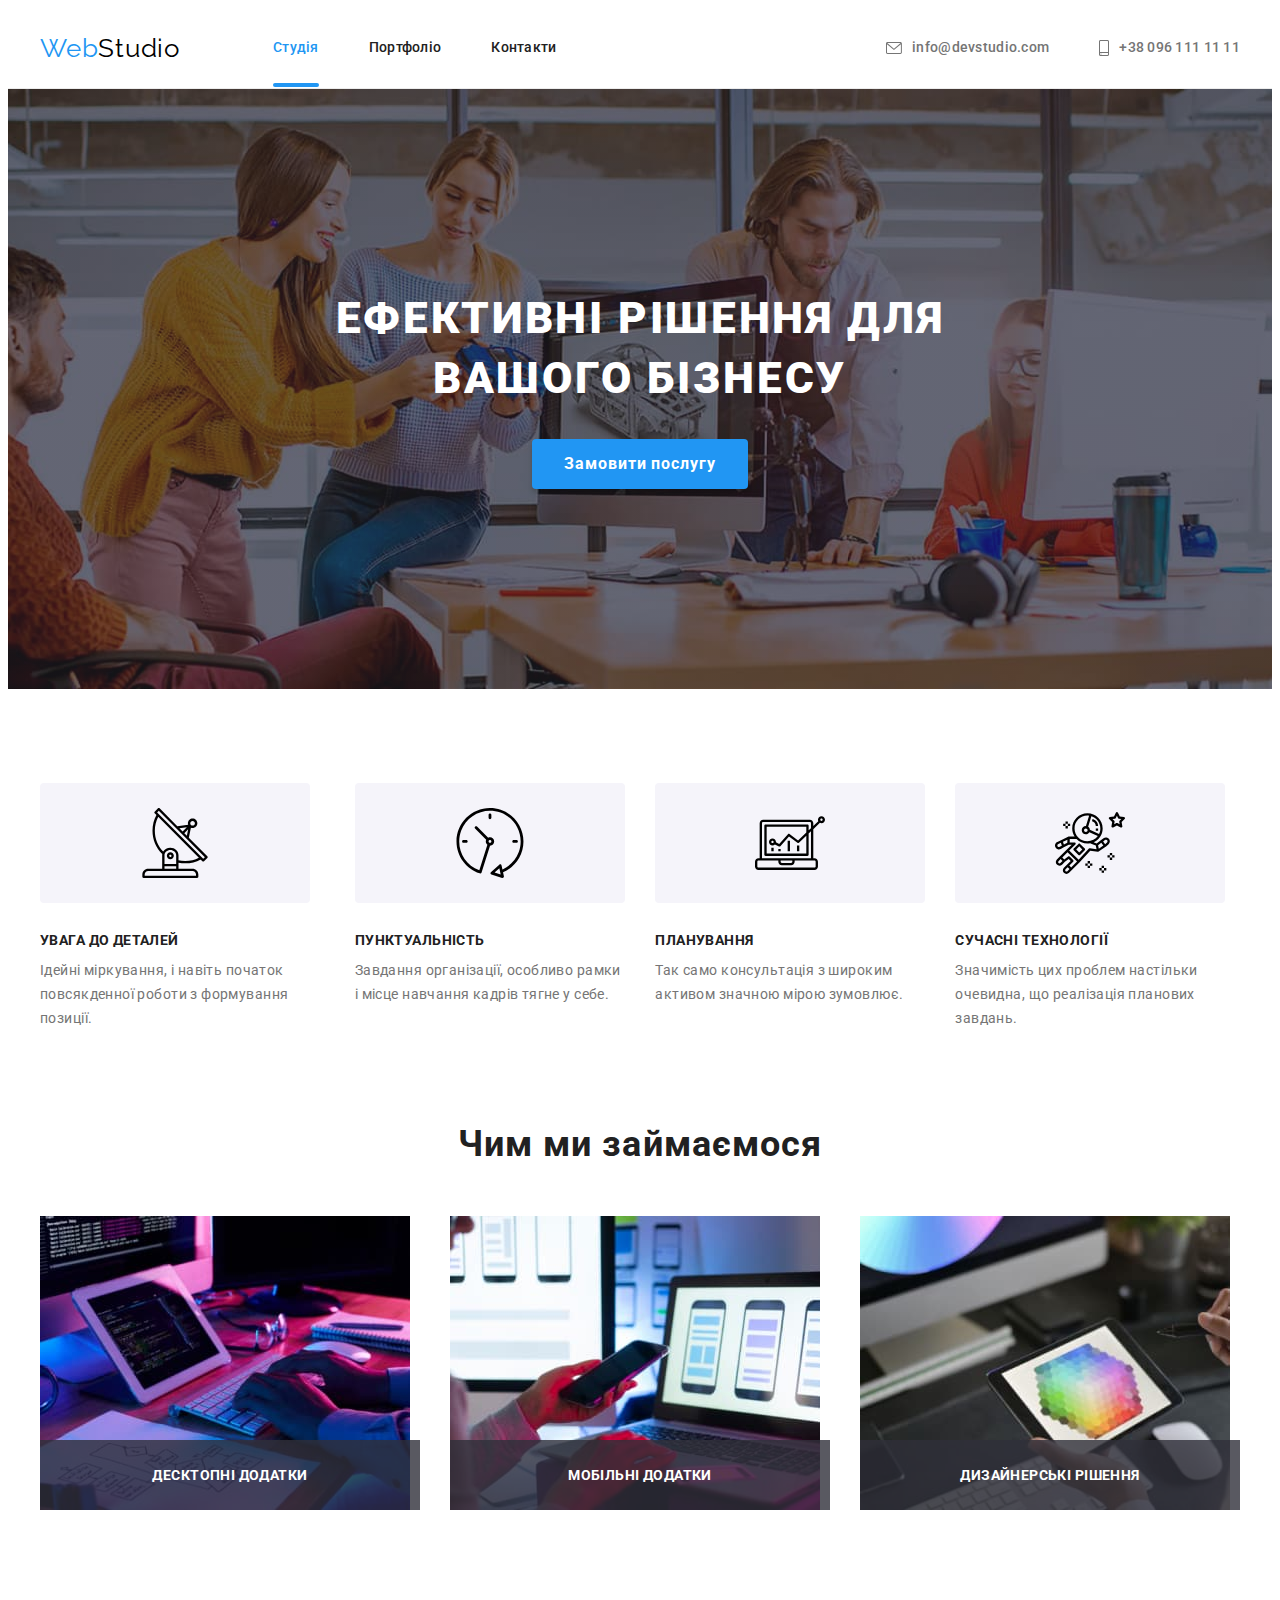
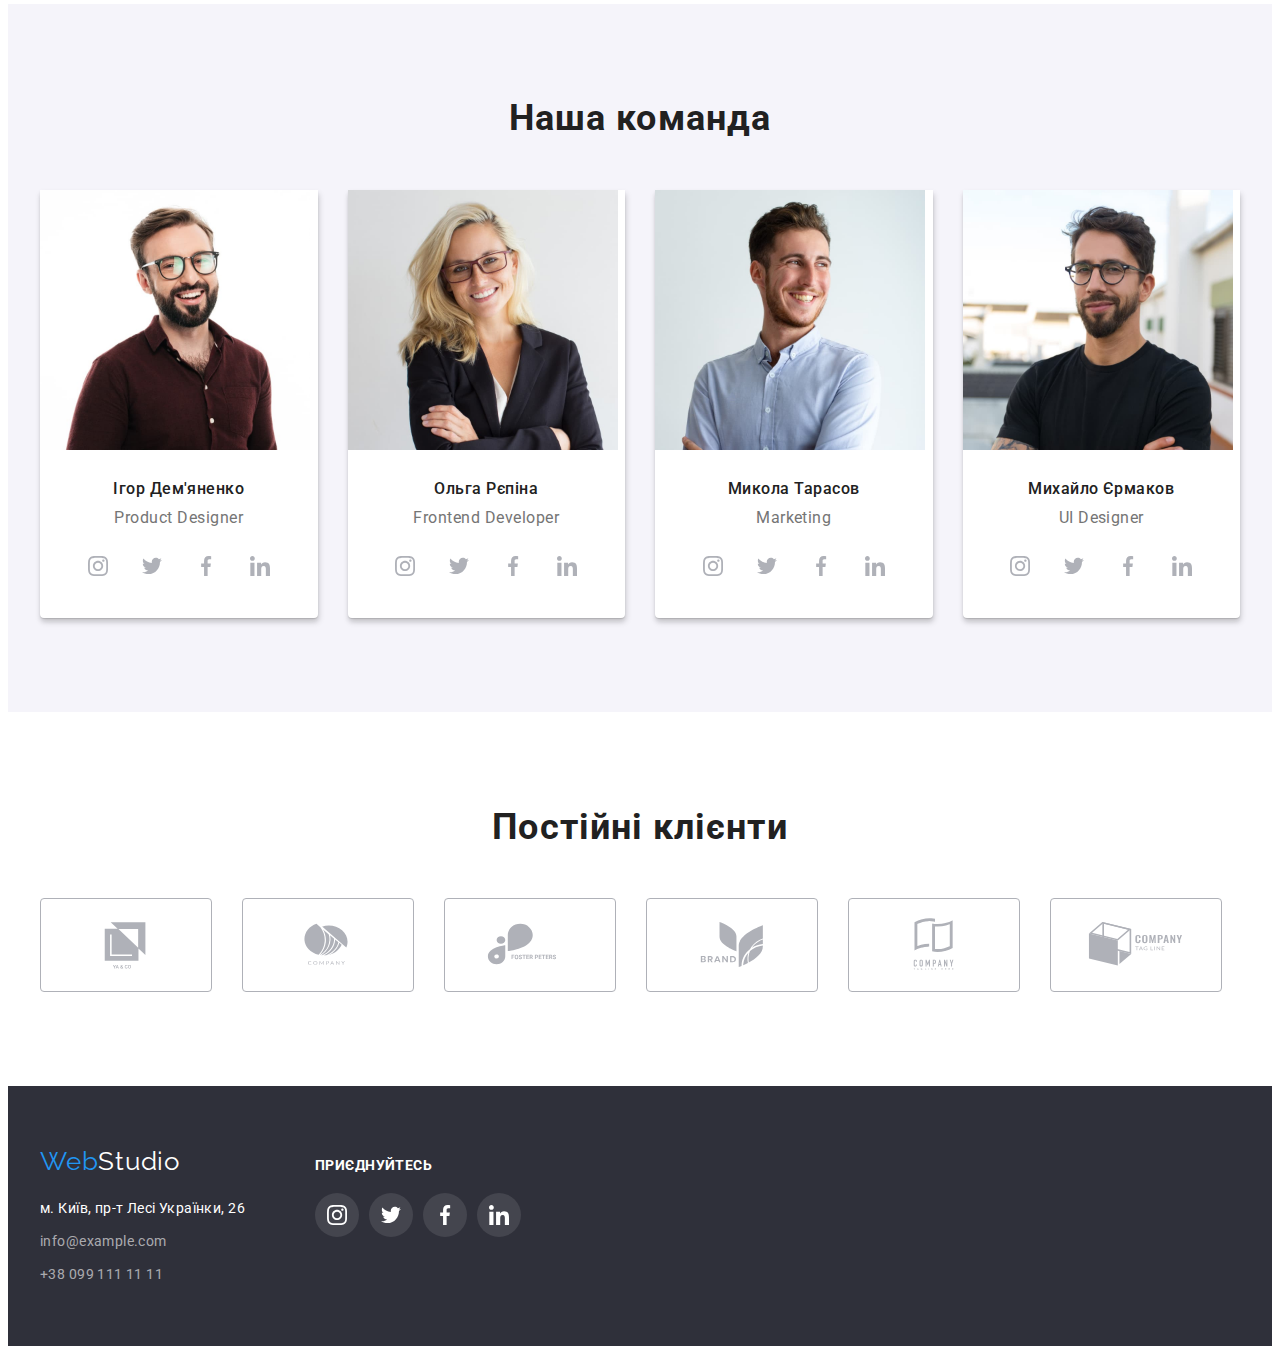
==== index.html @ 1701eb70 "add files to hw6" ====
<!DOCTYPE html>
<html lang="uk">
  <head>
    <meta charset="UTF-8" />
    <meta http-equiv="X-UA-Compatible" content="IE=edge" />
    <meta name="viewport" content="width=device-width, initial-scale=1.0" />
    <title>WebStudio</title>
    <link rel="preconnect" href="https://fonts.googleapis.com" />
    <link rel="preconnect" href="https://fonts.gstatic.com" crossorigin />
    <link
      href="https://fonts.googleapis.com/css2?family=Raleway:wght@700&family=Roboto:wght@400;500;700;900&display=swap"
      rel="stylesheet"
    />
    <link
      rel="stylesheet"
      href="https://cdnjs.cloudflare.com/ajax/libs/modern-normalize/1.1.0/modern-normalize.min.css"
      integrity="sha512-wpPYUAdjBVSE4KJnH1VR1HeZfpl1ub8YT/NKx4PuQ5NmX2tKuGu6U/JRp5y+Y8XG2tV+wKQpNHVUX03MfMFn9Q=="
      crossorigin="anonymous"
      referrerpolicy="no-referrer"
    />
    <link rel="stylesheet" href="./css/styles.css" />
  </head>
  <body>
    <header class="header">
      <div class="container header-container">
        <nav class="header-nav">
          <a class="logo-link link" href="">
            <span class="web">Web</span><span class="studio">Studio</span></a
          >
          <ul class="header-list list">
            <li class="header-item"><a class="header-link link current" href="">Студія</a></li>
            <li class="header-item">
              <a class="header-link link" href="./portfolio.html">Портфоліо</a>
            </li>
            <li class="header-item"><a class="header-link link" href="">Контакти</a></li>
          </ul>
        </nav>
        <ul class="header-list-contact list">
          <li class="header-item">
            <a class="header-contact link" href="mailto:info@devstudio.com">
              <svg class="contact-icon" width="16" height="12">
                <use href="./img/icons.svg#icon-envelope"></use>
              </svg>
              info@devstudio.com</a
            >
          </li>
          <li class="header-item">
            <a class="header-contact link" href="tel:+380961111111">
              <svg class="contact-icon" width="10" height="16">
                <use href="./img/icons.svg#icon-smartphone"></use></svg
              >+38 096 111 11 11</a
            >
          </li>
        </ul>
      </div>
    </header>
    <main>
      <section class="hero go">
        <div class="container">
          <h1 class="hero-title">Ефективні рішення для вашого бізнесу</h1>
          <button class="hero-btn" type="button" data-modal-open>Замовити послугу</button>
        </div>
      </section>

      <section class="adventage section">
        <h2 class="visually-hidden">Наші переваги</h2>
        <div class="container">
          <ul class="adventage-list list">
            <li class="adventage-item adventage-antena">
              <div class="advantage-icon-block">
                <svg class="adventage-icon" width="70" height="70">
                  <use href="./img/icons.svg#icon-antenna"></use>
                </svg>
              </div>
              <h3 class="adventage-title">Увага до деталей</h3>
              <p class="adventage-text">
                Ідейні міркування, і навіть початок повсякденної роботи з формування позиції.
              </p>
            </li>
            <li class="adventage-item adventage-cklok">
              <div class="advantage-icon-block">
                <svg class="adventage-icon" width="70" height="70">
                  <use href="./img/icons.svg#icon-clock"></use>
                </svg>
              </div>
              <h3 class="adventage-title">Пунктуальність</h3>
              <p class="adventage-text">
                Завдання організації, особливо рамки і місце навчання кадрів тягне у себе.
              </p>
            </li>
            <li class="adventage-item adventage-diagram">
              <div class="advantage-icon-block">
                <svg class="adventage-icon" width="70" height="70">
                  <use href="./img/icons.svg#icon-diagram"></use>
                </svg>
              </div>
              <h3 class="adventage-title">Планування</h3>
              <p class="adventage-text">
                Так само консультація з широким активом значною мірою зумовлює.
              </p>
            </li>
            <li class="adventage-item adventage-astro">
              <div class="advantage-icon-block">
                <svg class="adventage-icon" width="70" height="70">
                  <use href="./img/icons.svg#icon-astronaut"></use>
                </svg>
              </div>
              <h3 class="adventage-title">Сучасні технології</h3>
              <p class="adventage-text">
                Значимість цих проблем настільки очевидна, що реалізація планових завдань.
              </p>
            </li>
          </ul>
        </div>
      </section>
      <section class="activity section">
        <div class="container">
          <h2 class="activity-title">Чим ми займаємося</h2>
          <ul class="activity-list list">
            <li class="activity-item">
              <img src="./img/box1.jpg" width="370" height="294" alt="Верстка сайтів" />
              <div class="activity-position">
                <h3 class="activity-after-title">Десктопні додатки</h3>
              </div>
            </li>
            <li class="activity-item">
              <img src="./img/box2.jpg" width="370" height="294" alt="Додатки" />
              <div class="activity-position">
                <h3 class="activity-after-title">Мобільні додатки</h3>
              </div>
            </li>
            <li class="activity-item">
              <img src="./img/box3.jpg" width="370" height="294" alt="Дизайн" />
              <div class="activity-position">
                <h3 class="activity-after-title">Дизайнерські рішення</h3>
              </div>
            </li>
          </ul>
        </div>
      </section>
      <section class="team section">
        <div class="container">
          <h2 class="team-title">Наша команда</h2>
          <ul class="team-list list">
            <li class="team-item">
              <img src="./img/igor.jpg" width="270" height="260" alt="Ігор Демяненко" />
              <div class="team-content">
                <h3 class="team-after-title">Ігор Дем'яненко</h3>
                <p class="team-text">Product Designer</p>
                <ul class="team-soc list">
                  <li class="team-soc-item">
                    <a class="team-soc-link link" href="">
                      <svg class="team-soc-icon" width="20" height="20">
                        <use href="./img/icons.svg#icon-instagram"></use>
                      </svg>
                    </a>
                  </li>
                  <li class="team-soc-item">
                    <a class="team-soc-link link" href="">
                      <svg class="team-soc-icon" width="20" height="20">
                        <use href="./img/icons.svg#icon-twitter"></use>
                      </svg>
                    </a>
                  </li>
                  <li class="team-soc-item">
                    <a class="team-soc-link link" href="">
                      <svg class="team-soc-icon" width="20" height="20">
                        <use href="./img/icons.svg#icon-facebook"></use>
                      </svg>
                    </a>
                  </li>
                  <li class="team-soc-item">
                    <a class="team-soc-link link" href="">
                      <svg class="team-soc-icon" width="20" height="20">
                        <use href="./img/icons.svg#icon-linkedin"></use>
                      </svg>
                    </a>
                  </li>
                </ul>
              </div>
            </li>
            <li class="team-item">
              <img src="./img/olga.jpg" width="270" height="260" alt="Ольга Репіна" />
              <div class="team-content">
                <h3 class="team-after-title">Ольга Рєпіна</h3>
                <p class="team-text">Frontend Developer</p>
                <ul class="team-soc list">
                  <li class="team-soc-item">
                    <a class="team-soc-link link" href="">
                      <svg class="team-soc-icon" width="20" height="20">
                        <use href="./img/icons.svg#icon-instagram"></use>
                      </svg>
                    </a>
                  </li>
                  <li class="team-soc-item">
                    <a class="team-soc-link link" href="">
                      <svg class="team-soc-icon" width="20" height="20">
                        <use href="./img/icons.svg#icon-twitter"></use>
                      </svg>
                    </a>
                  </li>
                  <li class="team-soc-item">
                    <a class="team-soc-link link" href="">
                      <svg class="team-soc-icon" width="20" height="20">
                        <use href="./img/icons.svg#icon-facebook"></use>
                      </svg>
                    </a>
                  </li>
                  <li class="team-soc-item">
                    <a class="team-soc-link link" href="">
                      <svg class="team-soc-icon" width="20" height="20">
                        <use href="./img/icons.svg#icon-linkedin"></use>
                      </svg>
                    </a>
                  </li>
                </ul>
              </div>
            </li>
            <li class="team-item">
              <img src="./img/mykola.jpg" width="270" height="260" alt="Микола Тарасов" />
              <div class="team-content">
                <h3 class="team-after-title">Микола Тарасов</h3>
                <p class="team-text">Marketing</p>
                <ul class="team-soc list">
                  <li class="team-soc-item">
                    <a class="team-soc-link link" href="">
                      <svg class="team-soc-icon" width="20" height="20">
                        <use href="./img/icons.svg#icon-instagram"></use>
                      </svg>
                    </a>
                  </li>
                  <li class="team-soc-item">
                    <a class="team-soc-link link" href="">
                      <svg class="team-soc-icon" width="20" height="20">
                        <use href="./img/icons.svg#icon-twitter"></use>
                      </svg>
                    </a>
                  </li>
                  <li class="team-soc-item">
                    <a class="team-soc-link link" href="">
                      <svg class="team-soc-icon" width="20" height="20">
                        <use href="./img/icons.svg#icon-facebook"></use>
                      </svg>
                    </a>
                  </li>
                  <li class="team-soc-item">
                    <a class="team-soc-link link" href="">
                      <svg class="team-csococ-icon" width="20" height="20">
                        <use href="./img/icons.svg#icon-linkedin"></use>
                      </svg>
                    </a>
                  </li>
                </ul>
              </div>
            </li>
            <li class="team-item">
              <img src="./img/myhailo.jpg" width="270" height="260" alt="Михайло Єрмаков" />
              <div class="team-content">
                <h3 class="team-after-title">Михайло Єрмаков</h3>
                <p class="team-text">UI Designer</p>
                <ul class="team-soc list">
                  <li class="team-soc-item">
                    <a class="team-soc-link link" href="">
                      <svg class="team-soc-icon" width="20" height="20">
                        <use href="./img/icons.svg#icon-instagram"></use>
                      </svg>
                    </a>
                  </li>
                  <li class="team-soc-item">
                    <a class="team-soc-link link" href="">
                      <svg class="team-soc-icon" width="20" height="20">
                        <use href="./img/icons.svg#icon-twitter"></use>
                      </svg>
                    </a>
                  </li>
                  <li class="team-soc-item">
                    <a class="team-soc-link link" href="">
                      <svg class="team-soc-icon" width="20" height="20">
                        <use href="./img/icons.svg#icon-facebook"></use>
                      </svg>
                    </a>
                  </li>
                  <li class="team-soc-item">
                    <a class="team-soc-link link" href="">
                      <svg class="team-soc-icon" width="20" height="20">
                        <use href="./img/icons.svg#icon-linkedin"></use>
                      </svg>
                    </a>
                  </li>
                </ul>
              </div>
            </li>
          </ul>
        </div>
      </section>
      <section class="clients section">
        <div class="container">
          <h2 class="clients-title">Постійні клієнти</h2>
          <ul class="clients-list list">
            <li class="clients-soc-item">
              <a class="clients-soc-link link" href="">
                <svg < class="clients-soc-icom" width="106" height="60">
                  <use href="./img/icons.svg#icon-logo1"></use>
                </svg>
              </a>
            </li>
            <li class="clients-soc-item">
              <a class="clients-soc-link link" href="">
                <svg < class="clients-soc-icom" width="106" height="60">
                  <use href="./img/icons.svg#icon-logo2"></use>
                </svg>
              </a>
            </li>
            <li class="clients-soc-item">
              <a class="clients-soc-link link" href="">
                <svg < class="clients-soc-icom" width="106" height="60">
                  <use href="./img/icons.svg#icon-logo3"></use>
                </svg>
              </a>
            </li>
            <li class="clients-soc-item">
              <a class="clients-soc-link link" href="">
                <svg < class="clients-soc-icom" width="106" height="60">
                  <use href="./img/icons.svg#icon-logo4"></use>
                </svg>
              </a>
            </li>
            <li class="clients-soc-item">
              <a class="clients-soc-link link" href="">
                <svg < class="clients-soc-icom" width="106" height="60">
                  <use href="./img/icons.svg#icon-logo5"></use>
                </svg>
              </a>
            </li>
            <li class="clients-soc-item">
              <a class="clients-soc-link link" href="">
                <svg < class="clients-soc-icom" width="106" height="60">
                  <use href="./img/icons.svg#icon-logo6"></use>
                </svg>
              </a>
            </li>
          </ul>
        </div>
      </section>
      <footer class="footer">
        <div class="container foot-container">
          <div>
            <a class="link" href=""
              ><span class="footer-web">Web</span><span class="footer-studio">Studio</span>
            </a>
            <address class="footer-address">
              <ul class="footer-list list">
                <li>
                  <a
                    class="footer-link-address link"
                    href="https://goo.gl/maps/Li4SvTCrHDGnHZMXA"
                    target="_blank"
                    rel="noopener noreferrer"
                    >м. Київ, пр-т Лесі Українки, 26</a
                  >
                </li>
                <li class="footer-item">
                  <a class="footer-link mail link" href="mailto:info@example.com"
                    >info@example.com</a
                  >
                </li>
                <li class="footer-item">
                  <a class="footer-link tel link" href="tel:+380991111111">+38 099 111 11 11</a>
                </li>
              </ul>
            </address>
          </div>
          <div class="footer-soc-block">
            <h3 class="footer-title">приєднуйтесь</h3>
            <ul class="footer-soc-list list">
              <li class="footer-soc-item">
                <a class="footer-soc-link" href="">
                  <svg class="footer-soc-icon" width="20" height="20">
                    <use href="./img/icons.svg#icon-instagram"></use>
                  </svg>
                </a>
              </li>
              <li class="footer-soc-item">
                <a class="footer-soc-link" href="">
                  <svg class="footer-soc-icon" width="20" height="20">
                    <use href="./img/icons.svg#icon-twitter"></use>
                  </svg>
                </a>
              </li>
              <li class="footer-soc-item">
                <a class="footer-soc-link" href="">
                  <svg class="footer-soc-icon" width="20" height="20">
                    <use href="./img/icons.svg#icon-facebook"></use>
                  </svg>
                </a>
              </li>
              <li class="footer-soc-item">
                <a class="footer-soc-link" href="">
                  <svg class="footer-csococ-icon" width="20" height="20">
                    <use href="./img/icons.svg#icon-linkedin"></use>
                  </svg>
                </a>
              </li>
            </ul>
          </div>
        </div>
      </footer>
      <div class="backdrop is-hidden" data-modal>
        <div class="modal">
          <button type="button" class="modal-btn" data-modal-close>
            <svg class="modal-icon" width="18" height="18">
              <use href="./img/icons.svg#icon-close-black"></use>
            </svg>
          </button>
        </div>
      </div>
    </main>
    <script src="./js/modal.js"></script>
  </body>
</html>
---- css/styles.css ----
:root {
  --accent-color: #2196f3;
  --title-color: #212121;
  --main-text-color: #757575;
  --btn-background-color: #2196f3;
  --background-color: #2f303a;
  --btn-accent-color: #ffffff;
  --main-font: 'Roboto', sans-serif;
  --transition-duration: 250ms;
  --timing-function: cubic-bezier(0.4, 0, 0.2, 1);
}

p,
h1,
h2,
h3,
h4,
h5,
h6 {
  margin: 0;
}
ul {
  margin: 0;
  padding-left: 0;
}

body {
  font-family: var(--main-font);
  color: var(--text-color);
  font-size: 14px;
}
img {
  display: block;
  max-width: 100%;
  height: auto;
}

.container {
  width: 1200px;
  padding-left: 15px;
  padding-right: 15px;
  margin-left: auto;
  margin-right: auto;
  /* outline: 2px solid red; */
}

.list {
  list-style: none;
}

.link {
  text-decoration: none;
}

.visually-hidden {
  position: absolute;
  white-space: nowrap;
  width: 1px;
  height: 1px;
  overflow: hidden;
  border: 0;
  padding: 0;
  clip: rect(0 0 0 0);
  clip-path: inset(50%);
  margin: -1px;
}
.section {
  padding-top: 94px;
  padding-bottom: 94px;
}

/* ----------------HEADER------------- */
.header {
  border-bottom: 1px solid #ececec;
}

.web {
  font-family: 'Raleway', sans-serif;
  font-size: 26px;
  letter-spacing: 0.03em;
  line-height: 1.19;
  color: var(--accent-color);
}

.studio {
  font-family: 'Raleway', sans-serif;
  font-size: 26px;
  letter-spacing: 0.03em;
  line-height: 1.19;
  color: #000000;
}
.header-container {
  display: flex;
  align-items: center;
}
.header-nav {
  display: flex;
  align-items: center;
}
.header-item:not(:last-child) {
  margin-right: 50px;
}

.header-list-contact {
  display: flex;
  margin-left: auto;
}

.header-contact:not(:last-child) {
  margin-right: 5px;
}

.header-list {
  display: flex;
  margin-left: 93px;
}

.header-link {
  display: block;
  position: relative;
  font-weight: 500;
  line-height: 1.14;
  letter-spacing: 0.02em;
  color: var(--title-color);
  transition-property: color;
  transition-duration: var(--transition-duration);
  transition-timing-function: var(--timing-function);
  padding: 32px 0;
}

.header-link.current {
  color: var(--accent-color);
}
.header-link:hover,
.header-link:focus {
  color: var(--accent-color);
}

.header-link::after {
  position: absolute;
  display: block;
  content: '';
  width: 100%;
  height: 4px;
  background-color: #2196f3;
  left: 0;
  bottom: 1px;
  border-radius: 2px;
  opacity: 0;
}

.header-link.current::after {
  opacity: 1;
}

.header-contact {
  display: flex;
  align-items: center;
  width: auto;
  font-weight: 500;
  line-height: 1.14;
  letter-spacing: 0.02em;
  color: var(--main-text-color);
  transition-property: color;
  transition-duration: var(--transition-duration);
  transition-timing-function: var(--timing-function);
}

.header-contact:hover,
.header-contact:focus {
  color: var(--accent-color);
  fill: var(--accent-color);
}

.contact-icon {
  margin-right: 10px;
  fill: currentColor;
}
/* ----------------HERO------------- */

.hero {
  background-color: var(--background-color);
  background-image: linear-gradient(rgba(47, 48, 58, 0.4), rgba(47, 48, 58, 0.4)),
    url(../img/bcg-img.jpg);
  background-size: cover;
  background-repeat: no-repeat;
  background-position: center;
  max-width: 1600px;
  padding: 200px 0;
  margin: 0 auto;
}

.hero-title {
  font-weight: 900;
  font-size: 44px;
  line-height: 1.36;
  letter-spacing: 0.06em;
  text-transform: uppercase;
  color: var(--btn-accent-color);

  max-width: 696px;
  text-align: center;
  margin: 0 auto;
  margin-bottom: 30px;
}

.hero-btn {
  font-family: 'Roboto', sans-serif;
  font-weight: 700;
  font-size: 16px;
  line-height: 1.88;
  letter-spacing: 0.06em;
  color: var(--btn-accent-color);
  cursor: pointer;
  background: var(--btn-background-color);
  margin: 0 auto;
  display: block;
  padding: 10px 32px;
  border: none;
  box-shadow: 0px 4px 4px rgba(0, 0, 0, 0.15);
  border-radius: 4px;
}

/* ----------------ADVENTAGE------------- */
.adventage-list {
  display: flex;
}

.adventage-item:not(:last-child) {
  margin-right: 30px;
}

.advantage-icon-block {
  width: 270px;
  height: 120px;
  display: flex;
  justify-content: center;
  align-items: center;
  background: #f5f4fa;
  border-radius: 4px;
  margin-bottom: 30px;
}

.adventage-title {
  font-size: 14px;
  letter-spacing: 0.03em;
  line-height: 1.14;
  font-weight: 700;
  text-transform: uppercase;
  color: var(--title-color);
  margin-bottom: 10px;
}

.adventage-text {
  line-height: 1.71;
  letter-spacing: 0.03em;
  color: var(--main-text-color);
  /* max-width: 270px; */
}

/* ----------------ACTIVITY------------- */

.activity-list {
  display: flex;
  column-gap: 30px;
}
.activity {
  padding-top: 0;
}

.activity-item {
  width: calc((100% - 60px) / 3);
}
.activity-item {
  display: block;
  max-width: 100%;
  height: auto;
  position: relative;
}

.activity-title {
  font-size: 36px;
  letter-spacing: 0.03em;
  line-height: 1.16;
  font-weight: 700;
  color: var(--title-color);
  margin-bottom: 50px;
  text-align: center;
}

.activity-after-title {
  font-weight: 700;
  font-size: 14px;
  line-height: 16px;
  letter-spacing: 0.03em;
  text-transform: uppercase;
  color: #ffffff;
}
.activity-position {
  display: flex;
  align-items: center;
  justify-content: center;
  position: absolute;
  width: 100%;
  height: 70px;
  left: 0px;
  bottom: 0;
  background: rgba(47, 48, 58, 0.8);
}

/* ----------------TEAM------------- */
.team-list {
  display: flex;
  column-gap: 30px;
}

.team-item {
  background: #ffffff;
  width: calc((100% - 90px) / 4);
  box-shadow: 0px 1px 1px rgba(0, 0, 0, 0.12), 0px 4px 4px rgba(0, 0, 0, 0.06),
    1px 4px 6px rgba(0, 0, 0, 0.16);
  border-radius: 0px 0px 4px 4px;
}

.team {
  background-color: #f5f4fa;
}
.team-title {
  font-size: 36px;
  letter-spacing: 0.03em;
  font-weight: 700;
  line-height: 1.16;
  color: var(--title-color);
  margin-bottom: 50px;
  text-align: center;
}

.team-content {
  padding-top: 30px;
  padding-bottom: 30px;
  text-align: center;
}

.team-after-title {
  font-weight: 500;
  font-size: 16px;
  letter-spacing: 0.03em;
  line-height: 1.18;
  color: var(--title-color);
  margin-bottom: 10px;
}

.team-text {
  font-size: 16px;
  letter-spacing: 0.03em;
  line-height: 1.18;
  color: var(--main-text-color);
  margin-bottom: 16px;
}

.team-soc-link {
  width: 44px;
  height: 44px;
  border-radius: 50%;
  display: flex;
  align-items: center;
  justify-content: center;
  fill: #afb1b8;
  transition-property: background-color;
  transition-duration: var(--transition-duration);
  transition-timing-function: var(--timing-function);
}

.team-soc {
  display: flex;
  justify-content: center;
  column-gap: 10px;
}

.team-soc-icon {
  transition-property: fill;
  transition-duration: var(--transition-duration);
  transition-timing-function: var(--timing-function);
}

.team-soc-link:hover,
.team-soc-link:focus {
  fill: var(--btn-accent-color);
  background-color: var(--accent-color);
}
/* ----------------CLIENTS------------- */

.clients-title {
  font-weight: 700;
  font-size: 36px;
  line-height: 42px;
  text-align: center;
  letter-spacing: 0.03em;
  color: var(--title-color);
  margin-bottom: 50px;
}

.clients-soc-link {
  width: 170px;
  height: 92px;
  border: 1px solid #afb1b8;
  display: flex;
  align-items: center;
  justify-content: center;
  fill: #afb1b8;
  border-radius: 4px;
  transition-property: border;
  transition-duration: var(--transition-duration);
  transition-timing-function: var(--timing-function);
}

.clients-list {
  display: flex;
  column-gap: 30px;
}
.clients-soc-link:hover,
.clients-soc-link:focus {
  fill: var(--btn-background-color);
  border-color: var(--accent-color);
}

.clients-soc-icom {
  transition-property: fill;
  transition-duration: var(--transition-duration);
  transition-timing-function: var(--timing-function);
}

/* ----------------FOOTER------------- */
.footer {
  background: var(--background-color);
  padding-top: 60px;
  padding-bottom: 60px;
}
.footer-address {
  margin-top: 20px;
}
.footer-web,
.footer-studio {
  font-family: 'Raleway', sans-serif;
  font-size: 26px;
  letter-spacing: 0.03em;
  line-height: 1.19;
  color: var(--accent-color);
}

.footer-studio {
  color: var(--btn-accent-color);
}
.footer-link-address {
  line-height: 1.71;
  letter-spacing: 0.03em;
  font-style: normal;
  color: var(--btn-accent-color);
}
.footer-item {
  margin-top: 9px;
}
.footer-link {
  line-height: 1.71;
  letter-spacing: 0.03em;
  font-style: normal;
  color: rgba(255, 255, 255, 0.6);
  transition-property: color;
  transition-duration: var(--transition-duration);
  transition-timing-function: var(--timing-function);
}

.footer-link:hover,
.footer-link:focus {
  color: var(--accent-color);
}

.footer-title {
  font-weight: 700;
  font-size: 14px;
  line-height: 16px;
  letter-spacing: 0.03em;
  text-transform: uppercase;
  color: #ffffff;
  margin-bottom: 20px;
}

.footer-soc-link {
  width: 44px;
  height: 44px;
  border-radius: 50%;
  display: flex;
  align-items: center;
  justify-content: center;
  fill: var(--btn-accent-color);
  background: rgba(255, 255, 255, 0.1);
  transition-property: background-color;
  transition-duration: var(--transition-duration);
  transition-timing-function: var(--timing-function);
}

.footer-soc-list {
  display: flex;
  column-gap: 10px;
}

.footer-soc-link:hover,
.footer-soc-link:focus {
  fill: var(--btn-accent-color);
  background-color: var(--accent-color);
}
.footer-soc-block {
  margin-left: 70px;
}
.foot-container {
  display: flex;
  align-items: baseline;
}

/* ----------------PORTFOLIO------------- */
.project-list {
  display: flex;
  flex-wrap: wrap;
}
.project-item {
  width: 370px;
  margin-right: 30px;
  margin-bottom: 30px;
}
.project-item:nth-child(3n) {
  margin-right: 0;
}

.project-item:nth-last-child(-n + 3) {
  margin-bottom: 0;
}

.project-cover-text {
  position: absolute;
  top: 0;
  left: 0;
  font-weight: 400;
  font-size: 18px;
  line-height: 1.56;
  letter-spacing: 0.03em;
  padding: 63px 24px;
  background: rgba(33, 150, 243, 0.9);
  color: #ffffff;
  transform: translateY(100%);
  transition-property: transform, color;
  transition-duration: var(--transition-duration);
  transition-timing-function: var(--timing-function);
  overflow: auto;
}

.project-item-link:hover .project-cover-text,
.project-item-link:focus .project-cover-text {
  transform: translateY(0%);
}

.project-top-wrap {
  position: relative;
  height: 100%;
  overflow: hidden;
}
.project-item-link {
  display: block;
  transition-property: box-shadow;
  transition-duration: var(--transition-duration);
  transition-timing-function: var(--timing-function);
}

.project-item-link:hover,
.project-item-link:focus {
  box-shadow: 0px 1px 1px rgba(0, 0, 0, 0.12), 0px 4px 4px rgba(0, 0, 0, 0.06),
    1px 4px 6px rgba(0, 0, 0, 0.16);
}
.project-content {
  padding: 20px 24px;
  border-right: 1px solid #eeeeee;
  border-bottom: 1px solid #eeeeee;
  border-left: 1px solid #eeeeee;
}
.project-btn-list {
  display: flex;
  column-gap: 8px;
  justify-content: center;
  margin-bottom: 50px;
}

.project-btn {
  font-family: 'Roboto', sans-serif;
  font-weight: 500;
  font-size: 16px;
  line-height: 1.62;
  letter-spacing: 0.03em;
  background-color: #f5f4fa;
  border-radius: 4px;
  cursor: pointer;
  color: var(--title-color);
  padding: 6px 22px;
  border: none;
  transition-property: background-color, box-shadow;
  transition-duration: var(--transition-duration);
  transition-timing-function: var(--timing-function);
}

.project-btn:hover,
.project-btn:focus {
  background-color: var(--btn-background-color);
  color: var(--btn-accent-color);
  box-shadow: 0px 3px 1px rgba(0, 0, 0, 0.1), 0px 1px 2px rgba(0, 0, 0, 0.08),
    0px 2px 2px rgba(0, 0, 0, 0.12);
}

.project-title {
  font-size: 18px;
  font-weight: 700;
  line-height: 2;
  letter-spacing: 0.06em;
  color: var(--title-color);
  margin-bottom: 4px;
}

.project-text {
  font-size: 16px;
  letter-spacing: 0.03em;
  color: var(--main-text-color);
  line-height: 1.88;
}

/* ----------------BACKDROP------------- */

.backdrop {
  position: fixed;
  top: 0;
  width: 100%;
  height: 100%;
  background: rgba(0, 0, 0, 0.2);
  transition-property: opacity, visibility;
  transition-duration: var(--transition-duration);
  transition-timing-function: var(--timing-function);
}

.modal {
  position: absolute;
  width: 528px;
  min-height: 581px;
  background: #ffffff;
  box-shadow: 0px 1px 3px rgba(0, 0, 0, 0.12), 0px 1px 1px rgba(0, 0, 0, 0.14),
    0px 2px 1px rgba(0, 0, 0, 0.2);
  border-radius: 4px;
  top: 50%;
  left: 50%;
  transform: translate(-50%, -50%);
}

.modal-btn {
  position: absolute;
  right: 8px;
  top: 8px;
  width: 30px;
  height: 30px;
  background: #ffffff;
  border: 1px solid rgba(0, 0, 0, 0.1);
  border-radius: 50%;
  cursor: pointer;
}

.modal-icon {
  position: absolute;
  top: 50%;
  left: 50%;
  transform: translate(-50%, -50%);
}

.is-hidden {
  opacity: 0;
  visibility: hidden;
  pointer-events: none;
}
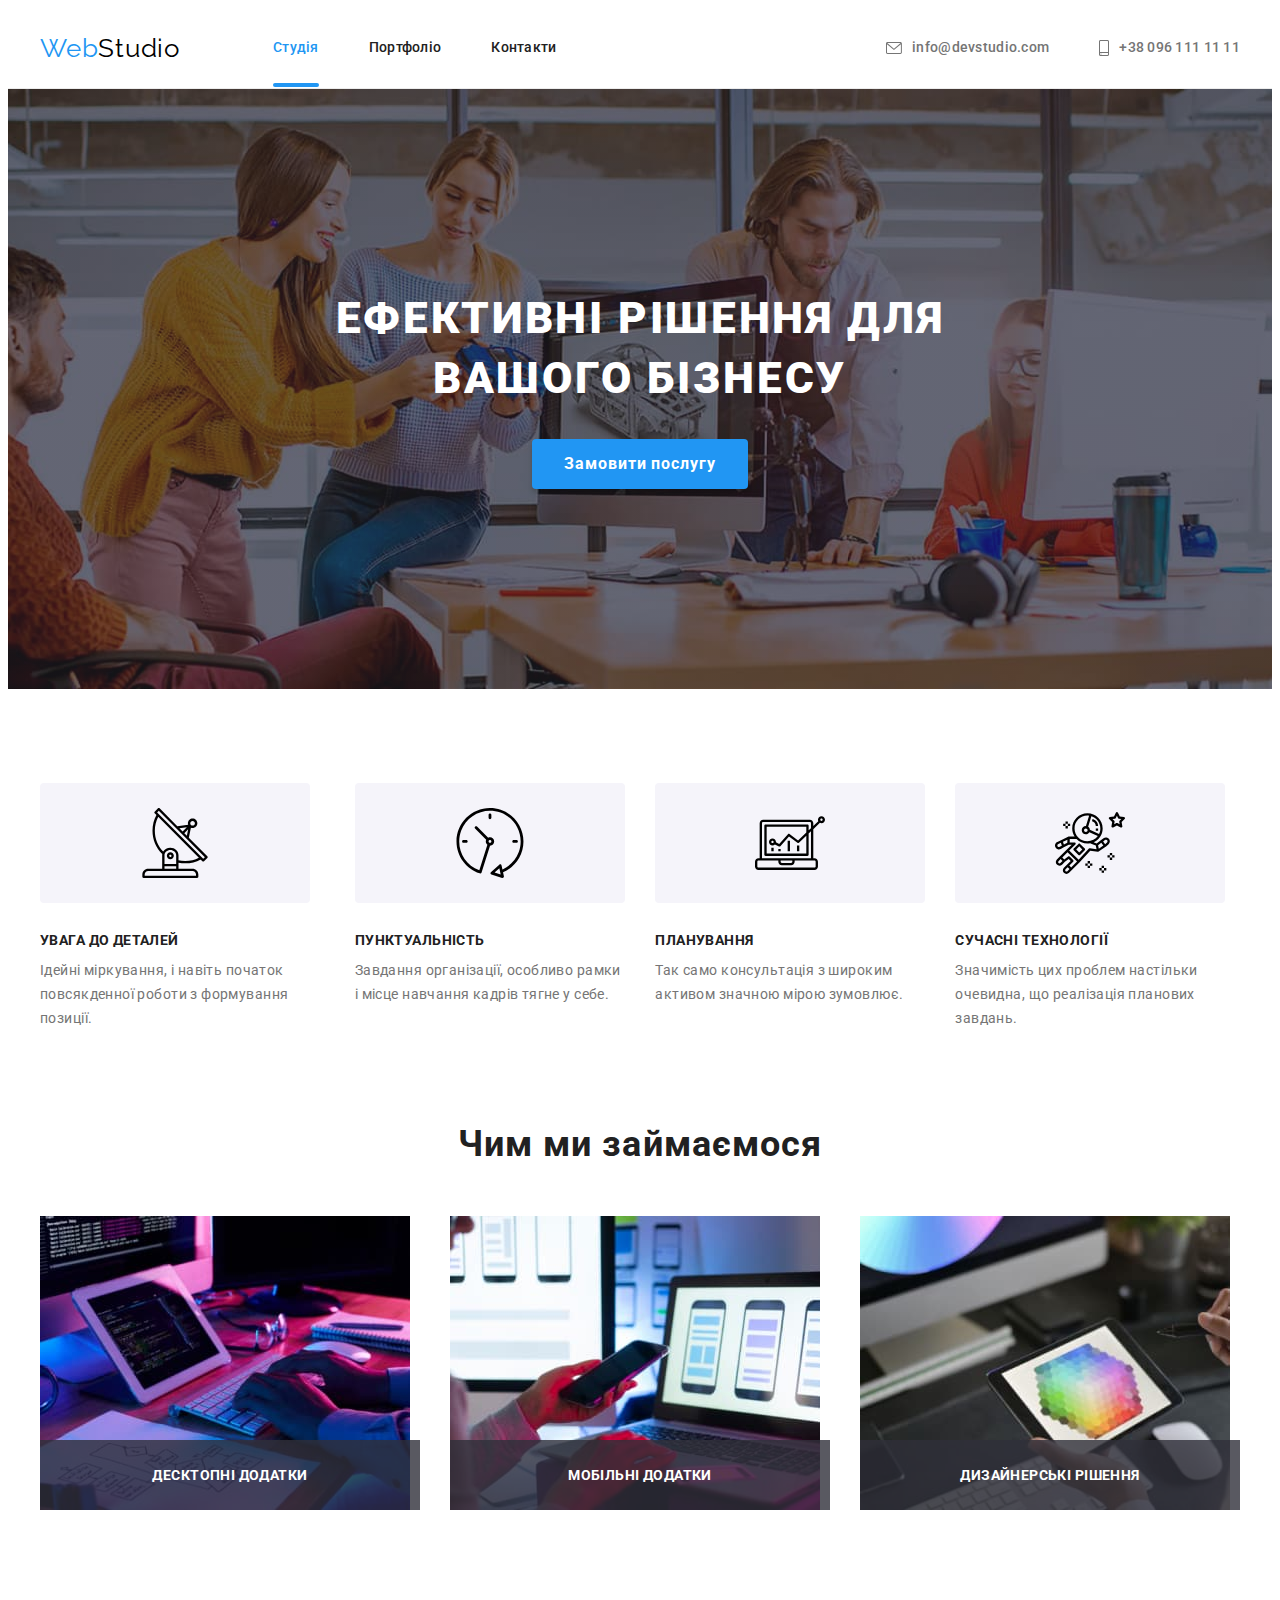
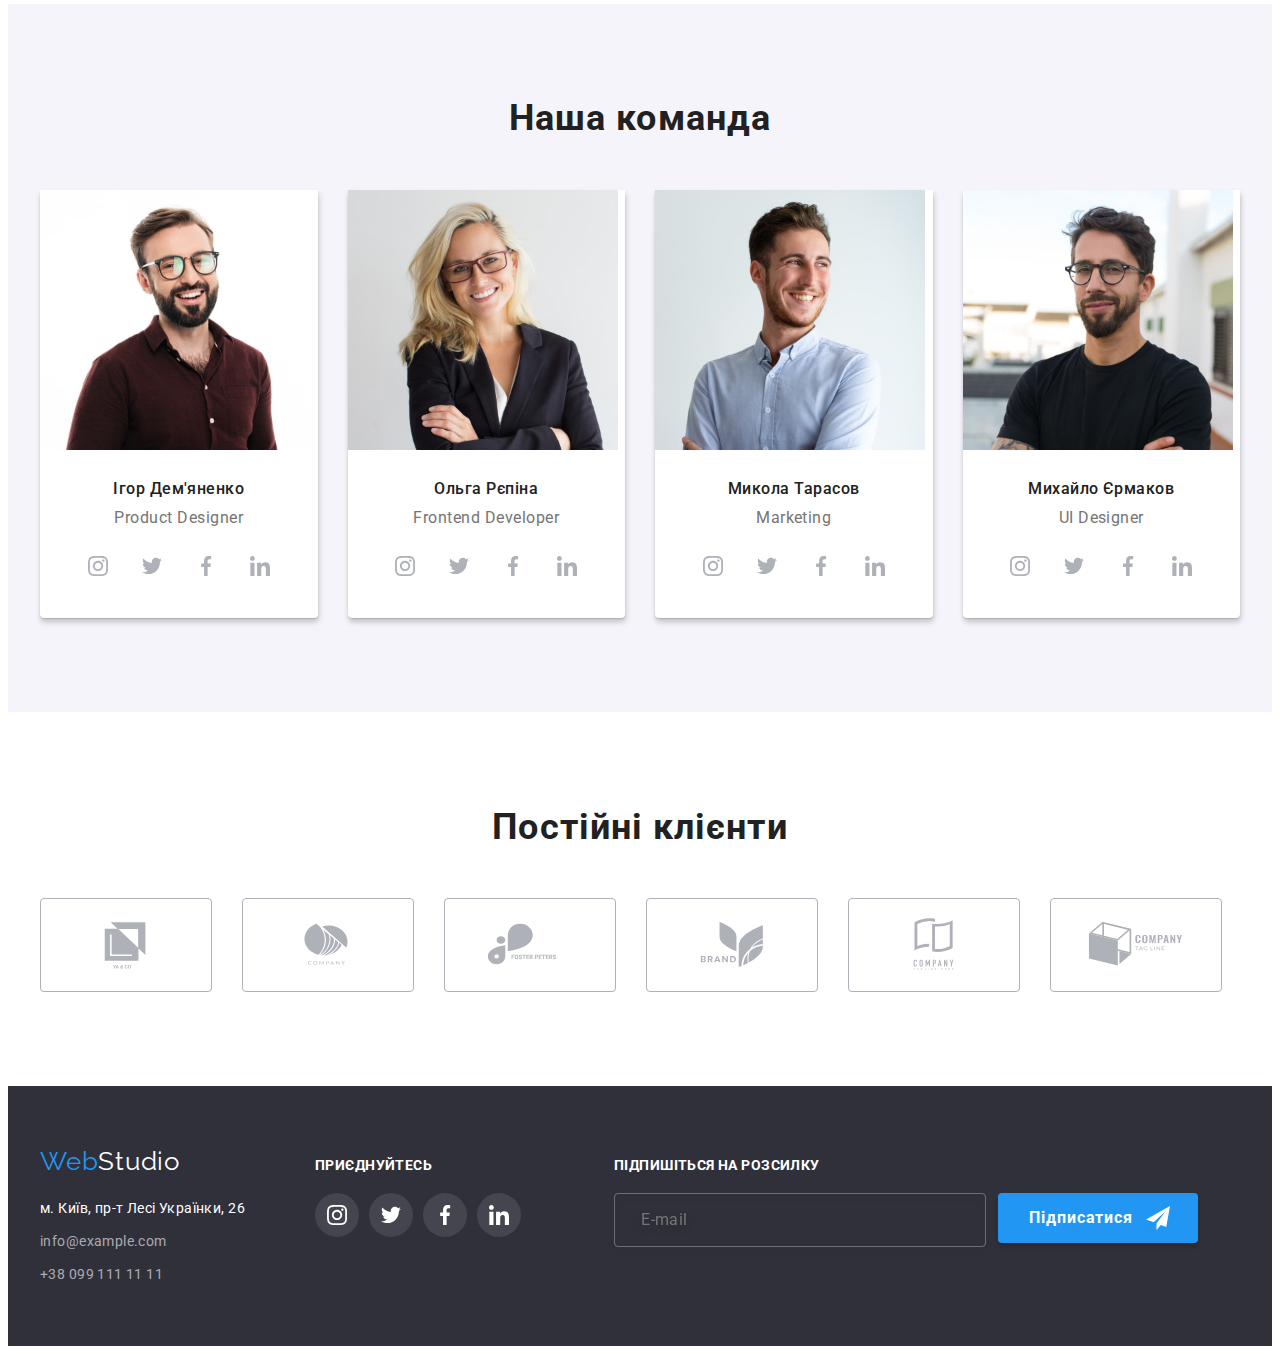
==== commit 9e465c5c: "add modal icons to HW6" ====
--- a/index.html
+++ b/index.html
@@ -403,6 +403,19 @@
               </li>
             </ul>
           </div>
+          <div class="follow-wrap">
+          <h3 class="footer-title">Підпишіться на розсилку</h3>
+          <div class="follow-items">
+          <form class="follow-form">
+            <input class="follow-input" type="email" name="follow-up" placeholder="E-mail">
+          </form>
+          <button class="follow-btn" type="submit">Підписатися
+             <svg class="follow-icon-send" width="24" height="24">
+                    <use href="./img/icons.svg#icon-icon-send"></use>
+                  </svg>
+          </button>
+          </div>
+          </div>
         </div>
       </footer>
       <div class="backdrop is-hidden" data-modal>
@@ -412,6 +425,62 @@
               <use href="./img/icons.svg#icon-close-black"></use>
             </svg>
           </button>
+          <p class="modal-title">Залиште свої дані, ми вам передзвонимо</p>
+          <form class="modal-form">
+            <div class="modal-field">
+              <label class="input-title" for="user-name">Ім'я</label>
+               <div class="input-wrap">
+              <input
+                type="text"
+                class="form-input"
+                name="user-name"
+                placeholder=""
+                id="user-name"
+                required
+              />
+              <svg class="input-icon" width="18" height="18">
+              <use href="./img/icons.svg#icon-person-black"></use>
+            </svg>
+            </div>
+            </div>
+            <div class="modal-field">
+            <label class="input-title" for="user-tel">Телефон</label>
+            <div class="input-wrap">
+              <input  type="tel" class="form-input" name="user-tel" placeholder="" required id="user-tel" />
+              <svg class="input-icon" width="18" height="18">
+              <use href="./img/icons.svg#icon-phone-black"></use>
+            </svg>
+            </div>
+            </div>
+            <div class="modal-field">
+               <label class="input-title" for="user-mail">Пошта</label>
+               <div class="input-wrap">
+              <input type="email" class="form-input" name="user-mail" placeholder="" required  id="user-mail"/>
+              <svg class="input-icon" width="18" height="18">
+              <use href="./img/icons.svg#icon-email-black"></use>
+            </svg>
+            </div>
+            </label>
+            </div>
+            <div cclass="modal-field">
+               <label class="input-title" for="user-comment">Коментар</label>
+             <textarea class="modal-comment form-input" name="" id="user-comment" placeholder="Введіть текст"></textarea>
+            </div>
+            <div class="modal-field">
+              
+              <input class="checkbox-input visually-hidden" type="checkbox" class="form-input" name="user-contract" value="true"   id="user-contract"/>
+               <label class="check-text" for="user-contract">
+                <span>
+               <svg class="icon-check" width="11" height="8">
+              <use href="./img/icons.svg#icon-che"></use>
+            </svg>
+            </span>Погоджуюся з розсилкою та приймаю 
+            <a class="check-agreemment" href="">Умови договору</a>
+          </label>
+            </label>
+            </div>
+            <button class="btn-modal-send" type="submit">Відправити</button>
+          </form>
         </div>
       </div>
     </main>
--- a/css/styles.css
+++ b/css/styles.css
@@ -517,6 +517,85 @@
   align-items: baseline;
 }
 
+.follow-wrap {
+  margin-left: 93px;
+}
+
+.follow-items {
+  display: flex;
+}
+
+.follow-input {
+  width: 358px;
+  height: 50px;
+  font-size: 14px;
+  border: 1px solid rgba(255, 255, 255, 0.3);
+  filter: drop-shadow(0px 4px 4px rgba(0, 0, 0, 0.15));
+  border-radius: 4px;
+  background: transparent;
+  padding-left: 10px;
+  color: var(--btn-accent-color);
+  margin-right: 12px;
+}
+
+.follow-input:focus {
+  border-color: var(--accent-color);
+  outline-color: var(--accent-color);
+}
+
+.follow-input:focus::placeholder {
+  color: var(--btn-accent-color);
+}
+
+.follow-input::placeholder {
+  width: 47px;
+  height: 20px;
+  font-family: 'Roboto';
+  font-style: normal;
+  font-weight: 400;
+  font-size: 16px;
+  line-height: 1.25;
+  display: flex;
+  align-items: center;
+  letter-spacing: 0.03em;
+  padding-left: 16px;
+  transition-property: border-color, color;
+  transition-duration: var(--transition-duration);
+  transition-timing-function: var(--timing-function);
+}
+
+.follow-btn {
+  position: relative;
+  font-family: 'Roboto';
+  font-style: normal;
+  font-weight: 700;
+  font-size: 16px;
+  line-height: 1.88;
+  letter-spacing: 0.06em;
+  color: #ffffff;
+  width: 200px;
+  height: 50px;
+  cursor: pointer;
+  background: #2196f3;
+  box-shadow: 0px 4px 4px rgba(0, 0, 0, 0.15);
+  border-radius: 4px;
+  border: none;
+  padding: 10px 62px 10px 28px;
+  transition-property: border-color, color;
+  transition-duration: var(--transition-duration);
+  transition-timing-function: var(--timing-function);
+}
+
+.follow-icon-send {
+  position: absolute;
+  width: 24px;
+  height: 24px;
+  fill: #ffffff;
+  top: 50%;
+  right: 28px;
+  transform: translateY(-50%);
+}
+
 /* ----------------PORTFOLIO------------- */
 .project-list {
   display: flex;
@@ -600,7 +679,7 @@
   color: var(--title-color);
   padding: 6px 22px;
   border: none;
-  transition-property: background-color, box-shadow;
+  transition-property: background-color, box-shadow, color;
   transition-duration: var(--transition-duration);
   transition-timing-function: var(--timing-function);
 }
@@ -653,6 +732,7 @@
   top: 50%;
   left: 50%;
   transform: translate(-50%, -50%);
+  padding: 40px;
 }
 
 .modal-btn {
@@ -674,8 +754,189 @@
   transform: translate(-50%, -50%);
 }
 
+.input-wrap {
+  position: relative;
+}
+
+.input-icon {
+  position: absolute;
+  left: 12px;
+  top: 50%;
+  transform: translateY(-50%);
+}
+
+.form-input:focus + .input-icon {
+  fill: var(--accent-color);
+  transition-property: fill;
+  transition-duration: var(--transition-duration);
+  transition-timing-function: var(--timing-function);
+}
+
 .is-hidden {
   opacity: 0;
   visibility: hidden;
   pointer-events: none;
 }
+
+.modal-title {
+  font-family: 'Roboto';
+  font-style: normal;
+  font-weight: 700;
+  font-size: 20px;
+  line-height: 23px;
+  text-align: center;
+  letter-spacing: 0.03em;
+  color: #212121;
+  margin-bottom: 12px;
+}
+
+.modal-field {
+  margin-bottom: 28px;
+}
+
+.form-input {
+  width: 100%;
+  height: 40px;
+  border: 1px solid rgba(33, 33, 33, 0.2);
+  border-radius: 4px;
+  padding-left: 42px;
+}
+
+.form-input:focus {
+  transition-property: outline-color;
+  transition-duration: var(--transition-duration);
+  transition-timing-function: var(--timing-function);
+  outline-color: var(--accent-color);
+}
+
+.input-title {
+  font-family: 'Roboto';
+  width: 58px;
+  height: 14px;
+  font-style: normal;
+  font-weight: 400;
+  font-size: 12px;
+  line-height: 1.16;
+  letter-spacing: 0.01em;
+  color: #757575;
+}
+.checkbox-input {
+  align-items: center;
+}
+
+.checkbox-input:checked + .check-text span {
+  background-color: var(--accent-color);
+  border-color: var(--accent-color);
+  transition-property: background-color;
+  transition-duration: var(--transition-duration);
+  transition-timing-function: var(--timing-function);
+  outline-color: var(--accent-color);
+}
+
+.checkbox-input:focus + .check-text span {
+  border-color: var(--accent-color);
+  transition-property: border-color;
+  transition-duration: var(--transition-duration);
+  transition-timing-function: var(--timing-function);
+  outline-color: var(--accent-color);
+}
+
+.check-text span {
+  display: flex;
+  align-items: center;
+  justify-content: center;
+  width: 16px;
+  height: 15px;
+  margin-right: 8px;
+  background: #ffffff;
+  border-radius: 4px;
+  border: 2px solid #212121;
+  transition-property: background-color, border-color;
+  transition-duration: var(--transition-duration);
+  transition-timing-function: var(--timing-function);
+  outline-color: var(--accent-color);
+}
+
+.icon-check {
+  fill: transparent;
+  outline-color: var(--accent-color);
+  transition-property: fill;
+  transition-duration: var(--transition-duration);
+  transition-timing-function: var(--timing-function);
+}
+
+.checkbox-input:checked + .check-text .icon-check {
+  fill: var(--btn-accent-color);
+  transition-property: fill;
+  transition-duration: var(--transition-duration);
+  transition-timing-function: var(--timing-function);
+  outline-color: var(--accent-color);
+}
+
+.check-text {
+  display: flex;
+  font-family: 'Roboto';
+  font-style: normal;
+  font-weight: 400;
+  font-size: 14px;
+  line-height: 1.71;
+  letter-spacing: 0.03em;
+  color: #757575;
+  background: #ffffff;
+  border-radius: 4px;
+  margin-top: 20px;
+  margin-bottom: 30px;
+}
+
+.check-agreemment {
+  font-family: 'Roboto';
+  font-style: normal;
+  font-weight: 400;
+  font-size: 14px;
+  line-height: 1.71;
+  letter-spacing: 0.03em;
+  text-decoration-line: underline;
+  color: #2196f3;
+}
+
+.btn-modal-send {
+  display: block;
+  font-family: 'Roboto';
+  font-style: normal;
+  font-weight: 700;
+  font-size: 16px;
+  line-height: 1.88px;
+  letter-spacing: 0.06em;
+  width: 200px;
+  height: 50px;
+  background: var(--btn-background-color);
+  box-shadow: 0px 4px 4px rgba(0, 0, 0, 0.15);
+  border-radius: 4px;
+  color: #ffffff;
+  border: none;
+  margin: 0 auto;
+  padding: 10px;
+  cursor: pointer;
+  transition-property: background-color, box-shadow;
+  transition-duration: var(--transition-duration);
+  transition-timing-function: var(--timing-function);
+}
+
+.modal-comment {
+  width: 100%;
+  height: 120px;
+  border: 1px solid rgba(33, 33, 33, 0.2);
+  border-radius: 4px;
+  resize: none;
+  padding: 12px 16px;
+}
+
+.modal-comment::placeholder {
+  font-family: 'Roboto';
+  font-style: normal;
+  font-weight: 400;
+  font-size: 12px;
+  line-height: 14px;
+  letter-spacing: 0.01em;
+  color: rgba(117, 117, 117, 0.5);
+}
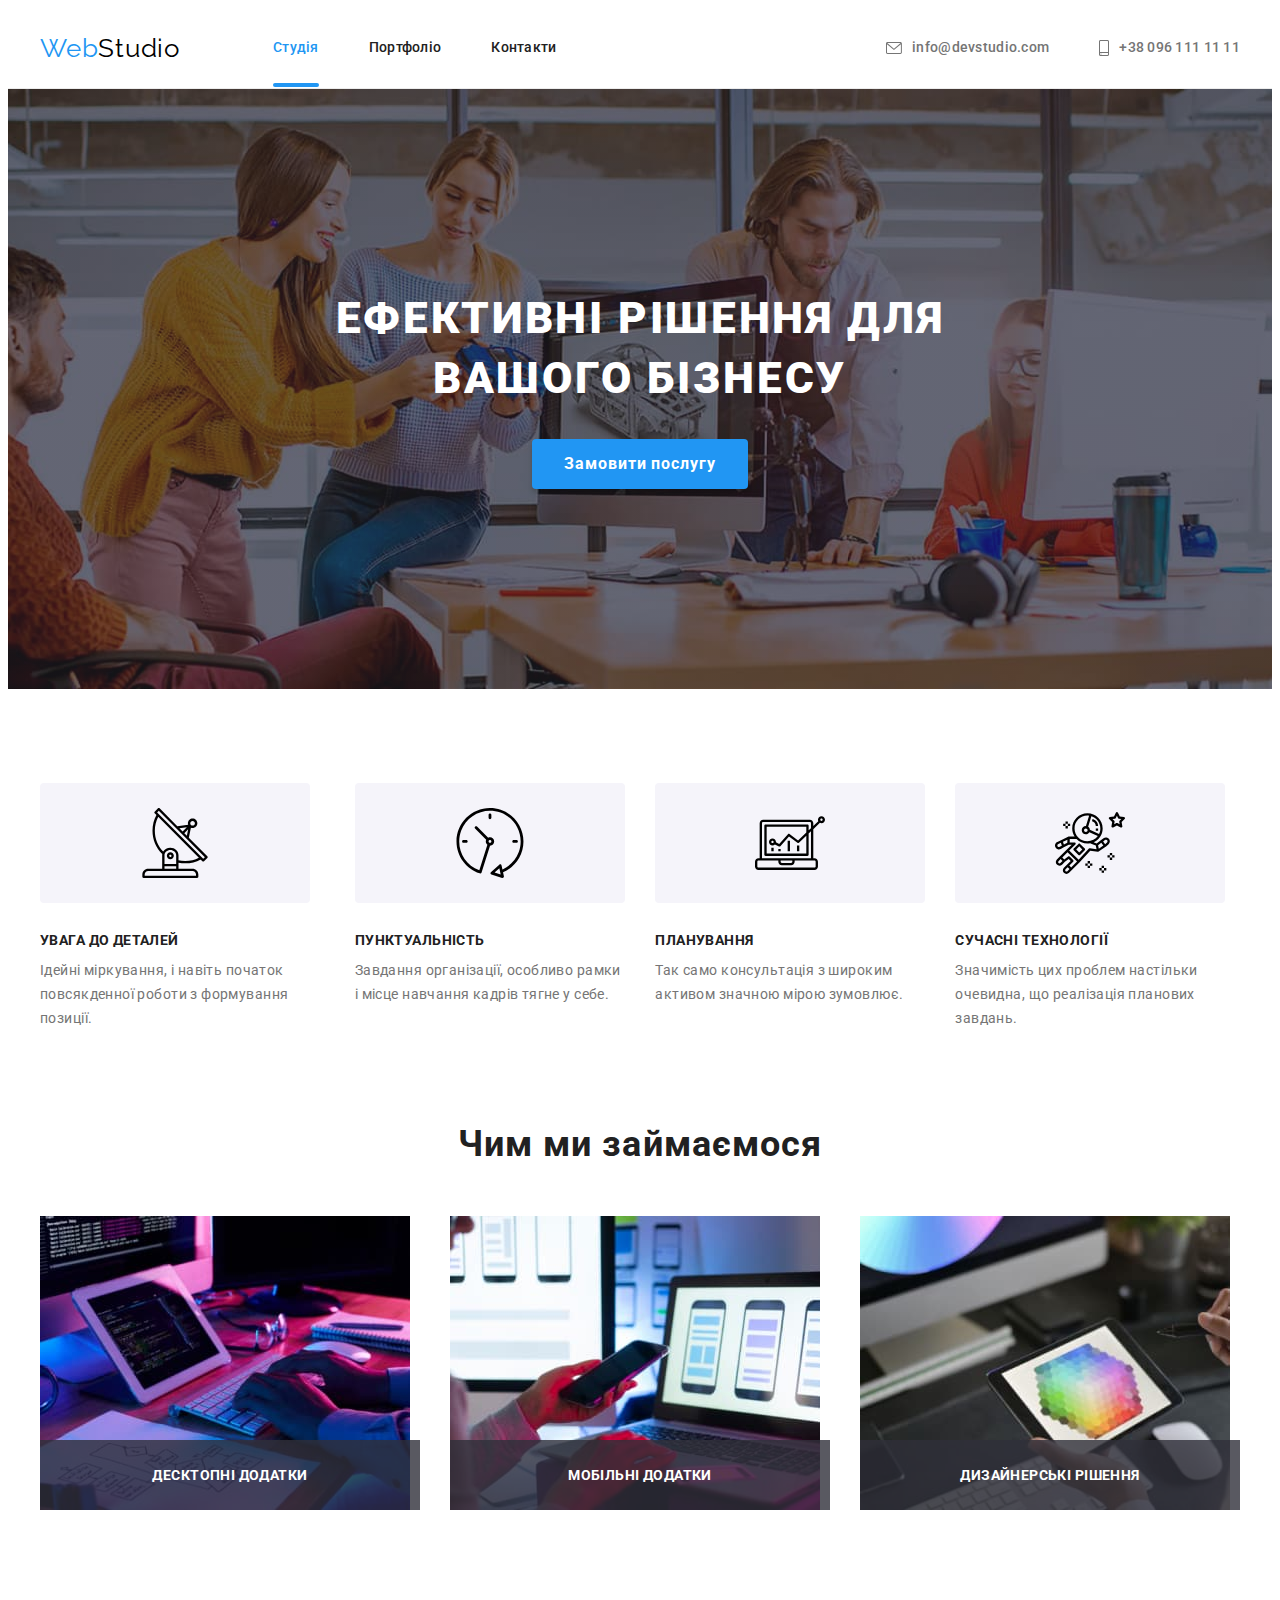
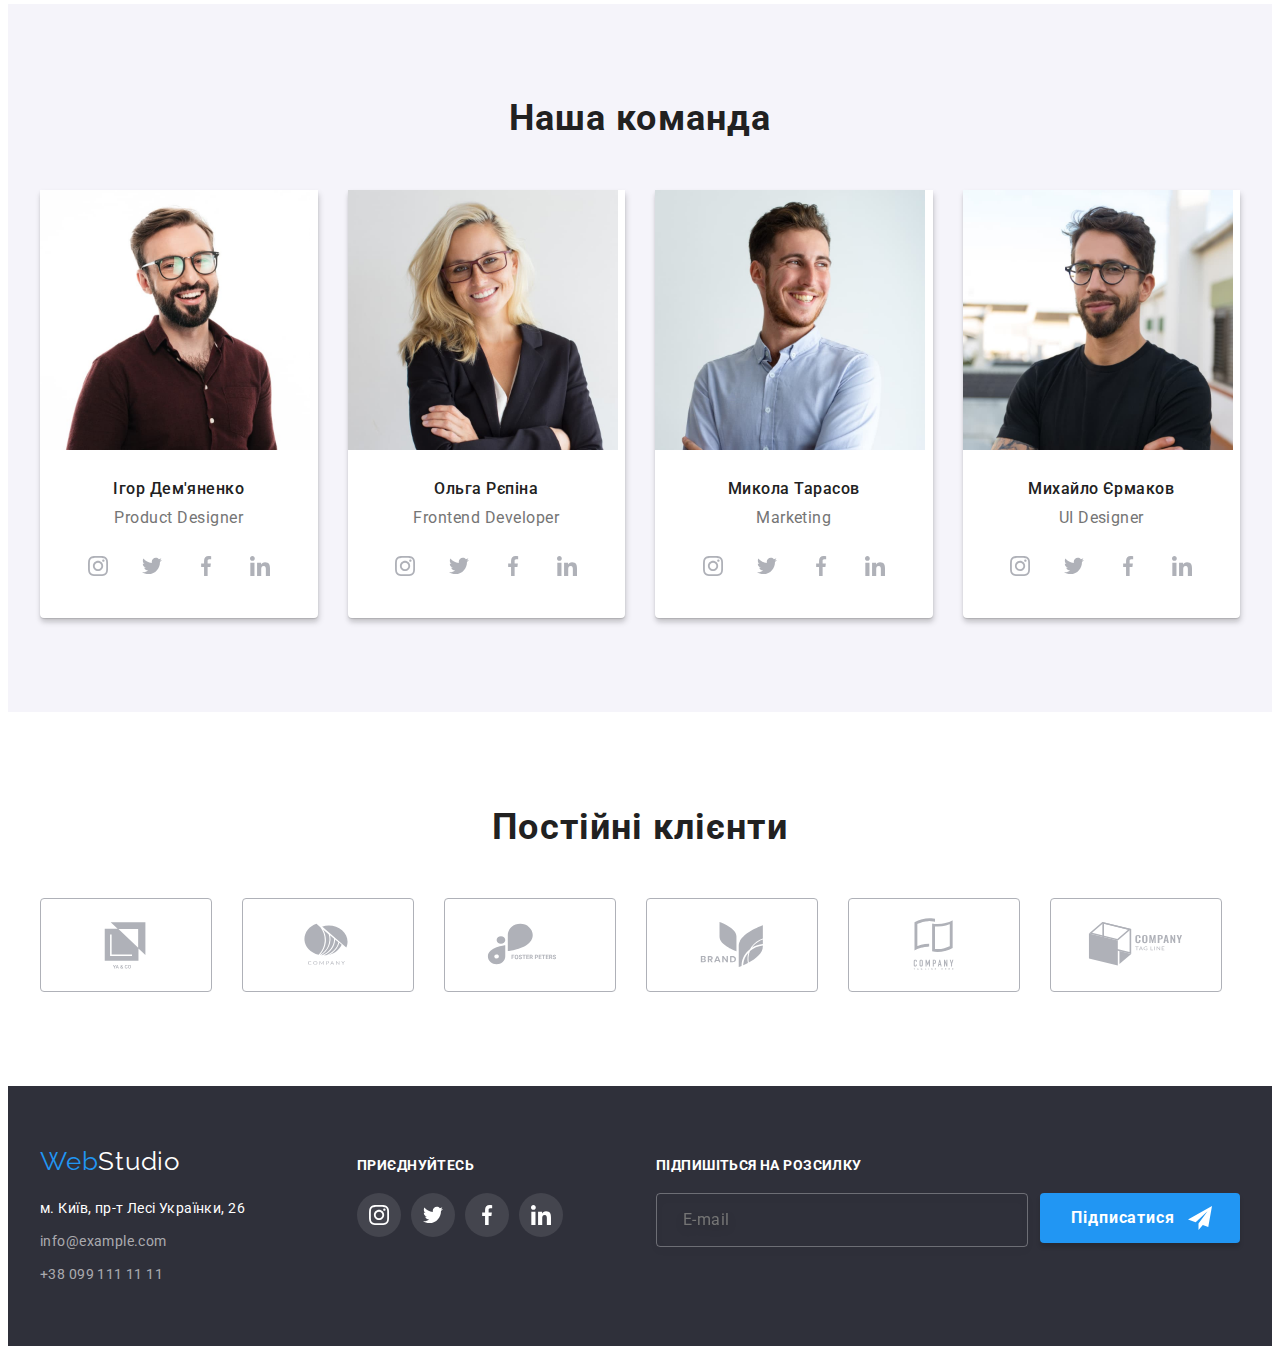
==== commit 22418215: "add final version to HW6" ====
--- a/index.html
+++ b/index.html
@@ -344,7 +344,7 @@
       </section>
       <footer class="footer">
         <div class="container foot-container">
-          <div>
+          <div class="foot-contact">
             <a class="link" href=""
               ><span class="footer-web">Web</span><span class="footer-studio">Studio</span>
             </a>
@@ -408,12 +408,14 @@
           <div class="follow-items">
           <form class="follow-form">
             <input class="follow-input" type="email" name="follow-up" placeholder="E-mail">
-          </form>
-          <button class="follow-btn" type="submit">Підписатися
+             <button class="follow-btn" type="submit">Підписатися
              <svg class="follow-icon-send" width="24" height="24">
                     <use href="./img/icons.svg#icon-icon-send"></use>
                   </svg>
           </button>
+          </form>
+         
+
           </div>
           </div>
         </div>
@@ -465,11 +467,8 @@
             <div cclass="modal-field">
                <label class="input-title" for="user-comment">Коментар</label>
              <textarea class="modal-comment form-input" name="" id="user-comment" placeholder="Введіть текст"></textarea>
-            </div>
-            <div class="modal-field">
-              
               <input class="checkbox-input visually-hidden" type="checkbox" class="form-input" name="user-contract" value="true"   id="user-contract"/>
-               <label class="check-text" for="user-contract">
+              <label class="check-text" for="user-contract">
                 <span>
                <svg class="icon-check" width="11" height="8">
               <use href="./img/icons.svg#icon-che"></use>
@@ -477,9 +476,8 @@
             </span>Погоджуюся з розсилкою та приймаю 
             <a class="check-agreemment" href="">Умови договору</a>
           </label>
-            </label>
-            </div>
-            <button class="btn-modal-send" type="submit">Відправити</button>
+            </div>
+    <button class="btn-modal-send" type="submit">Відправити</button>
           </form>
         </div>
       </div>
--- a/css/styles.css
+++ b/css/styles.css
@@ -439,6 +439,11 @@
 .footer-address {
   margin-top: 20px;
 }
+
+.foot-contact {
+  flex-grow: 1;
+}
+
 .footer-web,
 .footer-studio {
   font-family: 'Raleway', sans-serif;
@@ -515,6 +520,10 @@
 .foot-container {
   display: flex;
   align-items: baseline;
+}
+
+.follow-form {
+  display: flex;
 }
 
 .follow-wrap {
@@ -754,6 +763,10 @@
   transform: translate(-50%, -50%);
 }
 
+.modal-icon:hover {
+  fill: var(--accent-color);
+}
+
 .input-wrap {
   position: relative;
 }
@@ -765,6 +778,11 @@
   transform: translateY(-50%);
 }
 
+.form-input:focus {
+  border-color: var(--accent-color);
+  outline: inherit;
+}
+
 .form-input:focus + .input-icon {
   fill: var(--accent-color);
   transition-property: fill;
@@ -791,7 +809,7 @@
 }
 
 .modal-field {
-  margin-bottom: 28px;
+  margin-bottom: 10px;
 }
 
 .form-input {
@@ -803,13 +821,14 @@
 }
 
 .form-input:focus {
-  transition-property: outline-color;
-  transition-duration: var(--transition-duration);
-  transition-timing-function: var(--timing-function);
-  outline-color: var(--accent-color);
+  transition-property: border-color;
+  transition-duration: var(--transition-duration);
+  transition-timing-function: var(--timing-function);
+  border-color: var(--accent-color);
 }
 
 .input-title {
+  margin-bottom: 4px;
   font-family: 'Roboto';
   width: 58px;
   height: 14px;
@@ -819,6 +838,7 @@
   line-height: 1.16;
   letter-spacing: 0.01em;
   color: #757575;
+  display: block;
 }
 .checkbox-input {
   align-items: center;
@@ -827,10 +847,10 @@
 .checkbox-input:checked + .check-text span {
   background-color: var(--accent-color);
   border-color: var(--accent-color);
-  transition-property: background-color;
-  transition-duration: var(--transition-duration);
-  transition-timing-function: var(--timing-function);
-  outline-color: var(--accent-color);
+  transition-property: background-color, border-color;
+  transition-duration: var(--transition-duration);
+  transition-timing-function: var(--timing-function);
+  border-color: var(--accent-color);
 }
 
 .checkbox-input:focus + .check-text span {
@@ -838,7 +858,7 @@
   transition-property: border-color;
   transition-duration: var(--transition-duration);
   transition-timing-function: var(--timing-function);
-  outline-color: var(--accent-color);
+  border-color: var(--accent-color);
 }
 
 .check-text span {
@@ -854,12 +874,11 @@
   transition-property: background-color, border-color;
   transition-duration: var(--transition-duration);
   transition-timing-function: var(--timing-function);
-  outline-color: var(--accent-color);
 }
 
 .icon-check {
   fill: transparent;
-  outline-color: var(--accent-color);
+  border-color: var(--accent-color);
   transition-property: fill;
   transition-duration: var(--transition-duration);
   transition-timing-function: var(--timing-function);
@@ -870,14 +889,13 @@
   transition-property: fill;
   transition-duration: var(--transition-duration);
   transition-timing-function: var(--timing-function);
-  outline-color: var(--accent-color);
+  border-color: var(--accent-color);
 }
 
 .check-text {
   display: flex;
-  font-family: 'Roboto';
-  font-style: normal;
-  font-weight: 400;
+  align-items: center;
+  justify-content: center;
   font-size: 14px;
   line-height: 1.71;
   letter-spacing: 0.03em;
@@ -923,6 +941,7 @@
 }
 
 .modal-comment {
+  display: block;
   width: 100%;
   height: 120px;
   border: 1px solid rgba(33, 33, 33, 0.2);
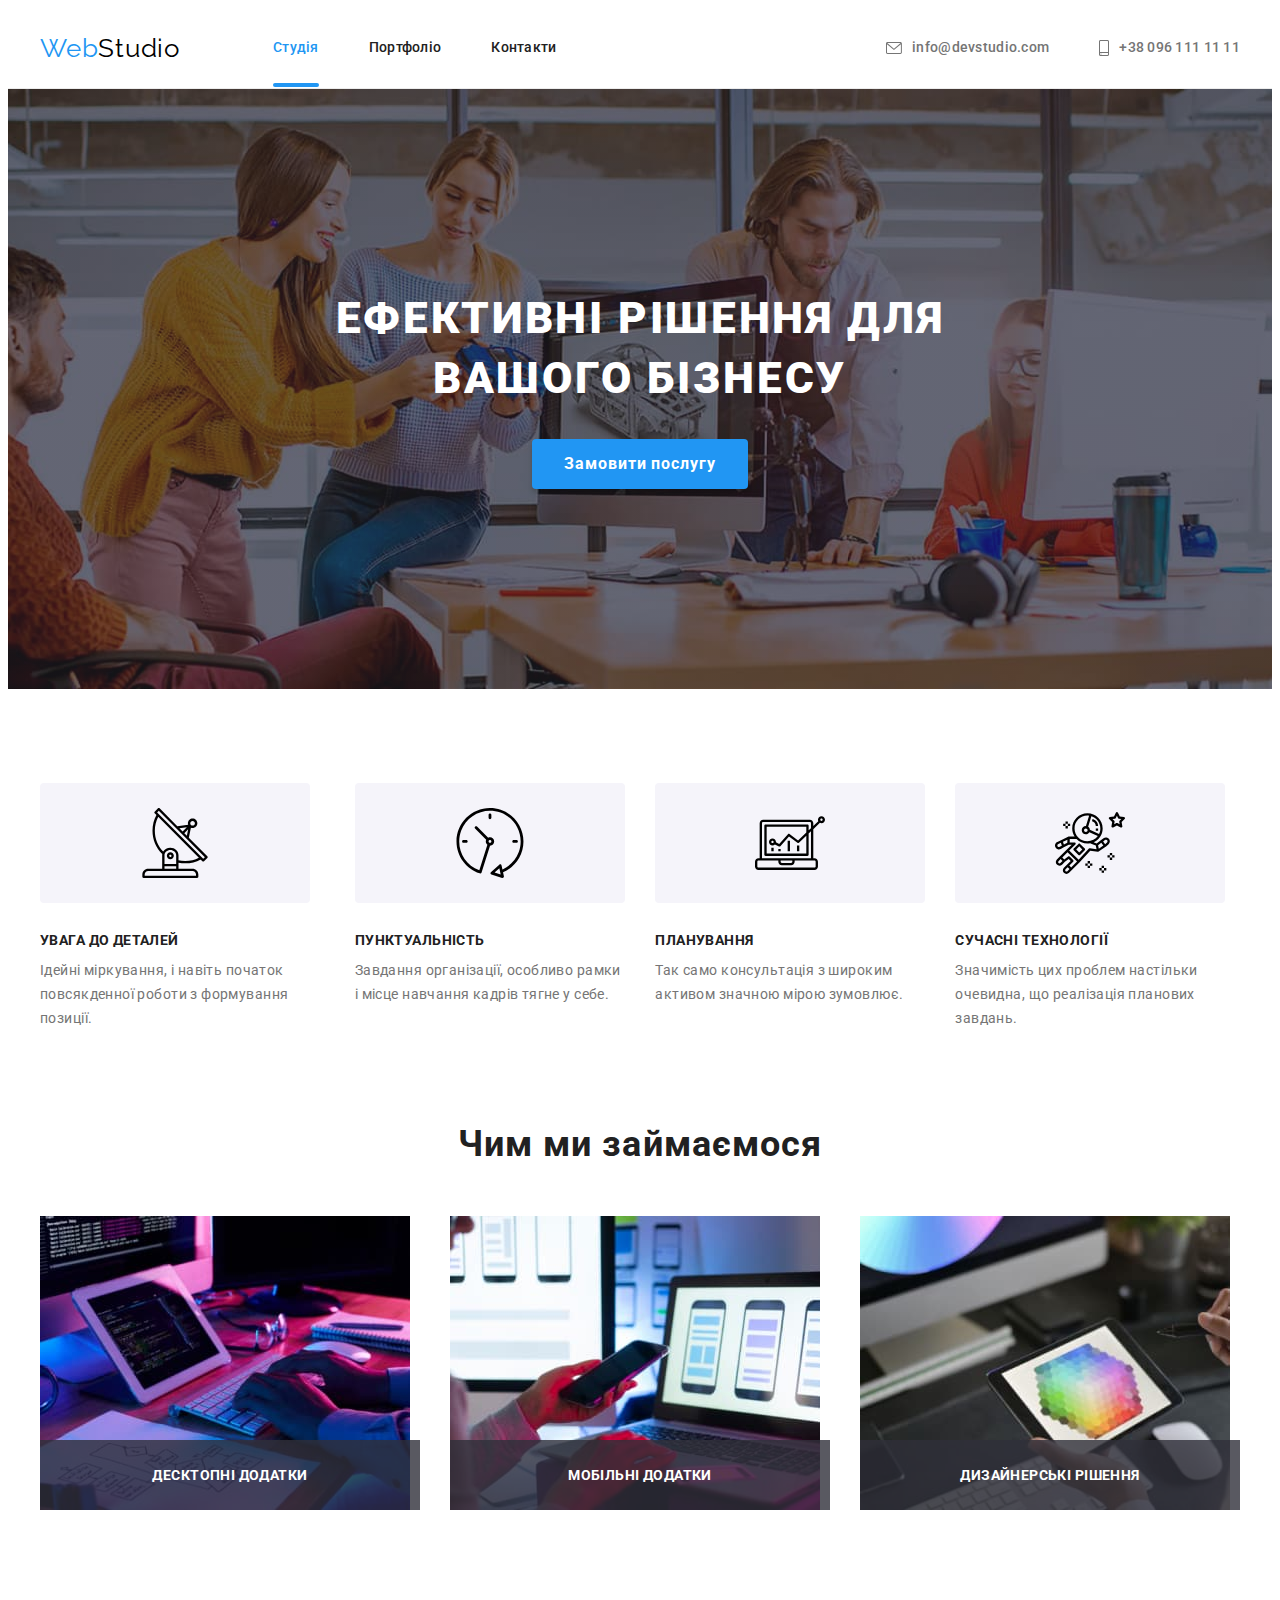
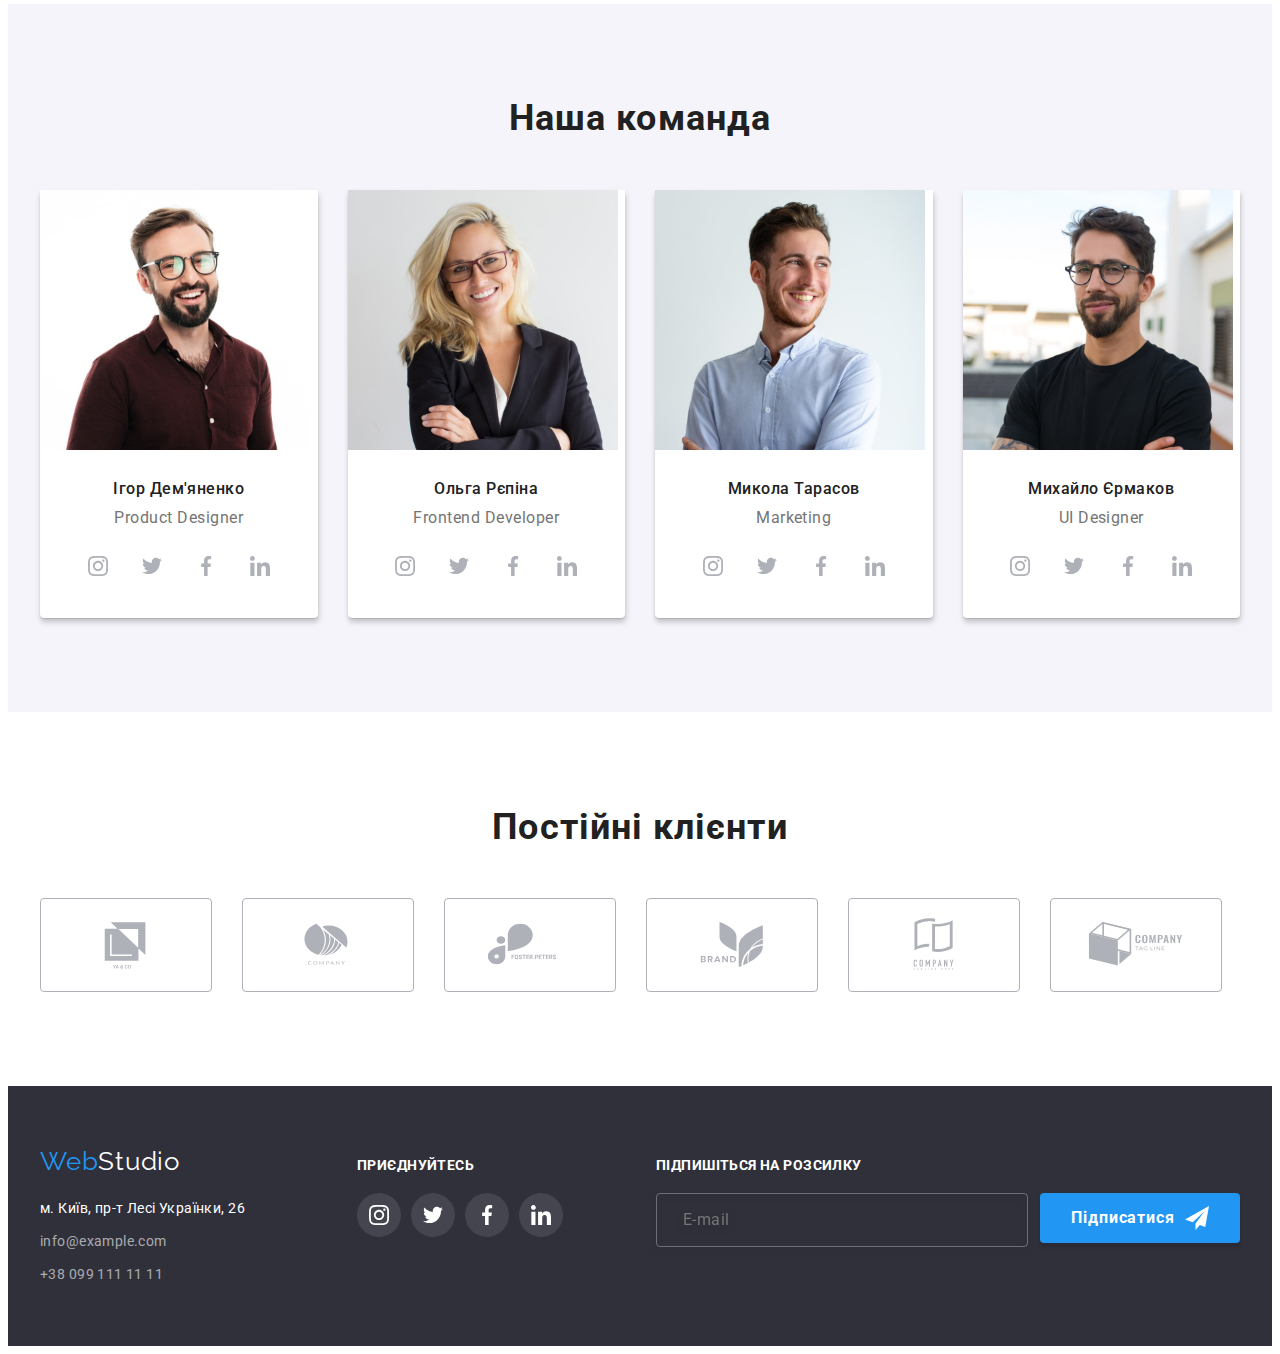
==== commit 8f1d62fb: "fixed mistakes to hw6" ====
--- a/index.html
+++ b/index.html
@@ -457,7 +457,7 @@
             <div class="modal-field">
                <label class="input-title" for="user-mail">Пошта</label>
                <div class="input-wrap">
-              <input type="email" class="form-input" name="user-mail" placeholder="" required  id="user-mail"/>
+              <input class="form-input" type="email"  name="user-mail" placeholder="" required  id="user-mail"/>
               <svg class="input-icon" width="18" height="18">
               <use href="./img/icons.svg#icon-email-black"></use>
             </svg>
@@ -466,9 +466,10 @@
             </div>
             <div cclass="modal-field">
                <label class="input-title" for="user-comment">Коментар</label>
-             <textarea class="modal-comment form-input" name="" id="user-comment" placeholder="Введіть текст"></textarea>
-              <input class="checkbox-input visually-hidden" type="checkbox" class="form-input" name="user-contract" value="true"   id="user-contract"/>
-              <label class="check-text" for="user-contract">
+             <textarea class="modal-comment form-input" name="" id="user-comment" placeholder="Введіть текст"></textarea> 
+            </div>
+            <label class="check-text" for="user-contract">
+               <input class="checkbox-input visually-hidden" type="checkbox" name="user-contract" value="true"   id="user-contract"/>
                 <span>
                <svg class="icon-check" width="11" height="8">
               <use href="./img/icons.svg#icon-che"></use>
@@ -476,7 +477,6 @@
             </span>Погоджуюся з розсилкою та приймаю 
             <a class="check-agreemment" href="">Умови договору</a>
           </label>
-            </div>
     <button class="btn-modal-send" type="submit">Відправити</button>
           </form>
         </div>
--- a/css/styles.css
+++ b/css/styles.css
@@ -574,7 +574,9 @@
 }
 
 .follow-btn {
-  position: relative;
+  display: flex;
+  align-items: center;
+  justify-content: center;
   font-family: 'Roboto';
   font-style: normal;
   font-weight: 700;
@@ -589,20 +591,17 @@
   box-shadow: 0px 4px 4px rgba(0, 0, 0, 0.15);
   border-radius: 4px;
   border: none;
-  padding: 10px 62px 10px 28px;
+  padding: 10px 28px;
   transition-property: border-color, color;
   transition-duration: var(--transition-duration);
   transition-timing-function: var(--timing-function);
 }
 
 .follow-icon-send {
-  position: absolute;
   width: 24px;
   height: 24px;
   fill: #ffffff;
-  top: 50%;
-  right: 28px;
-  transform: translateY(-50%);
+  margin-left: 10px;
 }
 
 /* ----------------PORTFOLIO------------- */
@@ -830,8 +829,6 @@
 .input-title {
   margin-bottom: 4px;
   font-family: 'Roboto';
-  width: 58px;
-  height: 14px;
   font-style: normal;
   font-weight: 400;
   font-size: 12px;
@@ -844,7 +841,7 @@
   align-items: center;
 }
 
-.checkbox-input:checked + .check-text span {
+.checkbox-input:checked + span {
   background-color: var(--accent-color);
   border-color: var(--accent-color);
   transition-property: background-color, border-color;
@@ -853,7 +850,7 @@
   border-color: var(--accent-color);
 }
 
-.checkbox-input:focus + .check-text span {
+.checkbox-input:focus + span {
   border-color: var(--accent-color);
   transition-property: border-color;
   transition-duration: var(--transition-duration);
@@ -878,14 +875,14 @@
 
 .icon-check {
   fill: transparent;
-  border-color: var(--accent-color);
+  /* border-color: var(--accent-color); */
   transition-property: fill;
   transition-duration: var(--transition-duration);
   transition-timing-function: var(--timing-function);
 }
 
-.checkbox-input:checked + .check-text .icon-check {
-  fill: var(--btn-accent-color);
+.checkbox-input:checked + .icon-check {
+  fill: #ffffff;
   transition-property: fill;
   transition-duration: var(--transition-duration);
   transition-timing-function: var(--timing-function);
